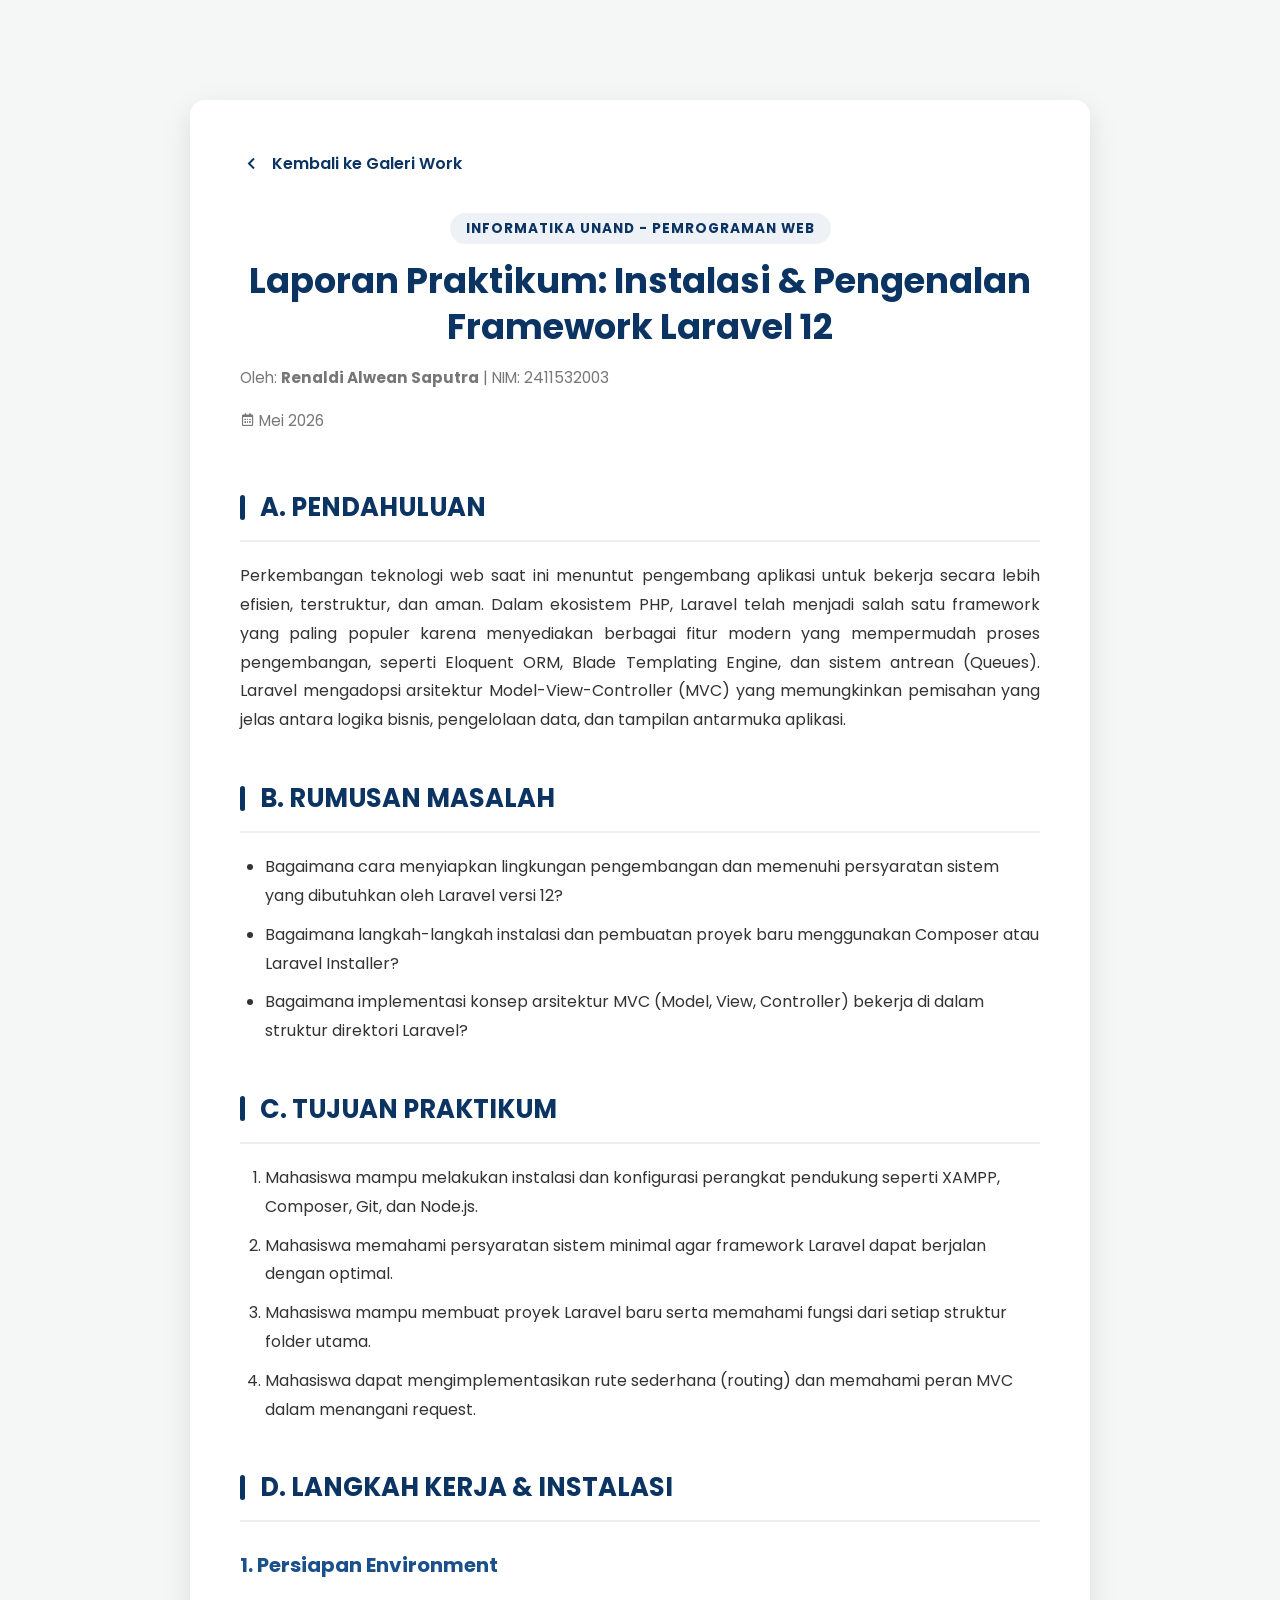
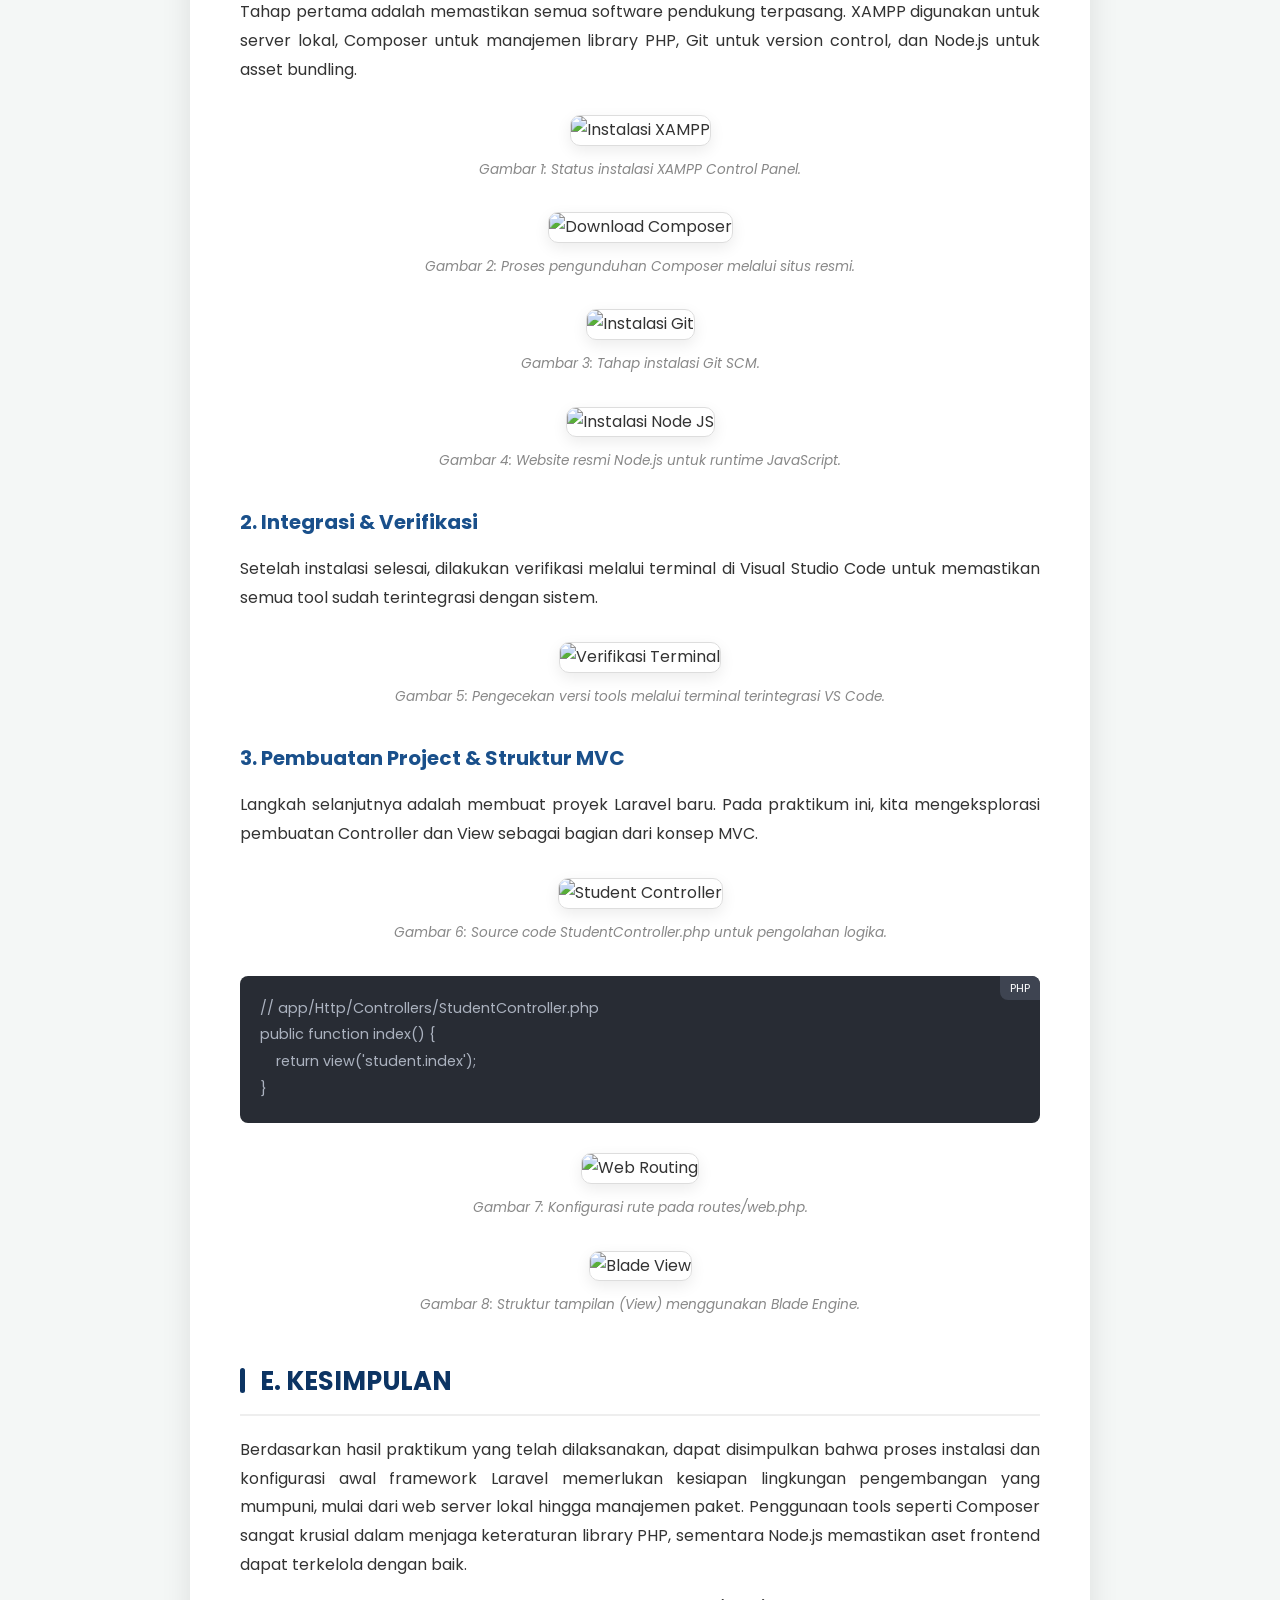
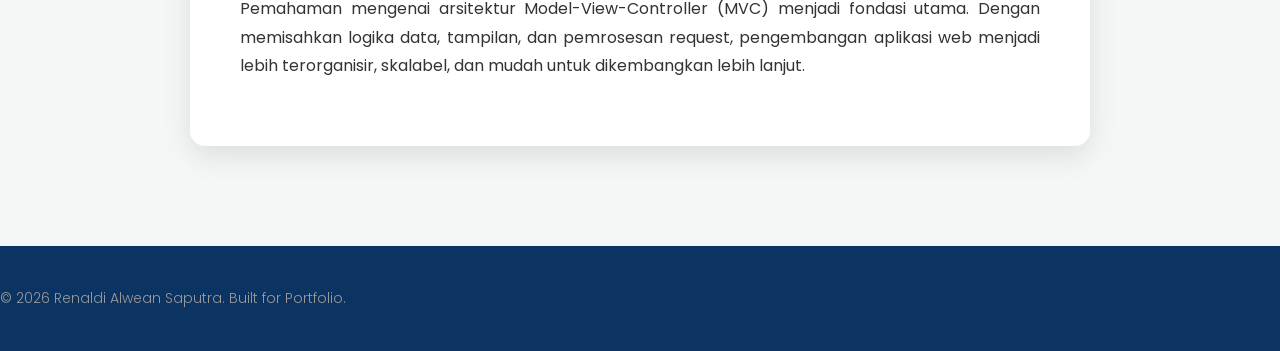
==== detail-laravel.html @ c7193029 "update" ====
<!DOCTYPE html>
<html lang="id">
<head>
    <meta charset="UTF-8">
    <meta name="viewport" content="width=device-width, initial-scale=1.0">
    <title>Laporan Praktikum - Instalasi Laravel</title>
    <link rel="stylesheet" href="style.css">
    <link rel="stylesheet" href="https://unpkg.com/aos@next/dist/aos.css" />
    <link href='https://unpkg.com/boxicons@2.1.4/css/boxicons.min.css' rel='stylesheet'>
    <style>
        :root {
            --primary-color: #0c3463;
            --secondary-color: #1a508b;
            --text-color: #333;
            --bg-color: #f4f7f6;
            --white: #ffffff;
        }

        * {
            margin: 0;
            padding: 0;
            box-sizing: border-box;
            font-family: 'Poppins', sans-serif;
        }

        body {
            background-color: var(--bg-color);
            color: var(--text-color);
            line-height: 1.8;
        }

        /* Container Utama */
        .report-container {
            max-width: 900px;
            margin: 100px auto;
            background: var(--white);
            padding: 50px;
            border-radius: 15px;
            box-shadow: 0 10px 30px rgba(0,0,0,0.1);
        }

        /* Navigasi Back */
        .back-nav {
            margin-bottom: 30px;
        }

        .back-link {
            display: inline-flex;
            align-items: center;
            text-decoration: none;
            color: var(--primary-color);
            font-weight: 600;
            transition: 0.3s;
        }

        .back-link i {
            font-size: 1.5rem;
            margin-right: 8px;
        }

        .back-link:hover {
            transform: translateX(-5px);
        }

        /* Header Laporan */
        header {
            text-align: center;
            margin-bottom: 50px;
        }

        .badge-dept {
            background: #eef2f7;
            color: var(--primary-color);
            padding: 6px 16px;
            border-radius: 50px;
            font-size: 0.85rem;
            font-weight: 700;
            text-transform: uppercase;
            letter-spacing: 1px;
        }

        header h1 {
            font-size: 2.2rem;
            color: var(--primary-color);
            margin: 15px 0;
            line-height: 1.3;
        }

        .meta-info {
            color: #777;
            font-size: 0.95rem;
        }

        /* Content Styling */
        h2 {
            color: var(--primary-color);
            font-size: 1.6rem;
            margin: 40px 0 20px;
            padding-bottom: 10px;
            border-bottom: 2px solid #eee;
            display: flex;
            align-items: center;
        }

        h2::before {
            content: '';
            width: 5px;
            height: 25px;
            background: var(--primary-color);
            margin-right: 15px;
            border-radius: 10px;
        }

        h3 {
            font-size: 1.25rem;
            margin: 25px 0 15px;
            color: var(--secondary-color);
        }

        p {
            margin-bottom: 15px;
            text-align: justify;
        }

        ul, ol {
            margin-bottom: 20px;
            padding-left: 25px;
        }

        li {
            margin-bottom: 10px;
        }

        /* Image Display */
        .img-box {
            margin: 30px 0;
            text-align: center;
        }

        .img-box img {
            width: 100%;
            height: auto;
            border-radius: 10px;
            border: 1px solid #ddd;
            box-shadow: 0 5px 15px rgba(0,0,0,0.08);
            transition: 0.3s ease;
        }

        .img-box img:hover {
            transform: scale(1.01);
        }

        .caption {
            display: block;
            margin-top: 12px;
            font-size: 0.85rem;
            color: #888;
            font-style: italic;
        }

        /* Code Block */
        .code-snippet {
            background: #282c34;
            color: #abb2bf;
            padding: 20px;
            border-radius: 8px;
            font-family: 'Fira Code', 'Courier New', monospace;
            font-size: 0.9rem;
            margin: 20px 0;
            overflow-x: auto;
            position: relative;
        }

        .code-header {
            position: absolute;
            top: 0;
            right: 0;
            background: #3e4451;
            padding: 2px 10px;
            font-size: 0.7rem;
            border-radius: 0 8px 0 8px;
            color: #fff;
        }

        /* Footer */
        footer {
            text-align: center;
            padding: 40px 0;
            color: #999;
            font-size: 0.9rem;
        }

        /* Animation class */
        [data-aos] {
            pointer-events: none;
        }
        .aos-animate {
            pointer-events: auto;
        }

        @media (max-width: 768px) {
            .report-container {
                margin: 20px;
                padding: 25px;
            }
            header h1 {
                font-size: 1.8rem;
            }
        }
    </style>
</head>
<body>

    <div class="report-container" data-aos="fade-up">
        <div class="back-nav">
            <a href="work.html" class="back-link">
                <i class='bx bx-chevron-left'></i> Kembali ke Galeri Work
            </a>
        </div>

        <header>
            <span class="badge-dept">Informatika UNAND - Pemrograman Web</span>
            <h1>Laporan Praktikum: Instalasi & Pengenalan Framework Laravel 12</h1>
            <div class="meta-info">
                <p>Oleh: <strong>Renaldi Alwean Saputra</strong> | NIM: 2411532003</p>
                <p><i class='bx bx-calendar'></i> Mei 2026</p>
            </div>
        </header>

        <section id="pendahuluan">
            <h2>A. PENDAHULUAN</h2>
            <p>Perkembangan teknologi web saat ini menuntut pengembang aplikasi untuk bekerja secara lebih efisien, terstruktur, dan aman. Dalam ekosistem PHP, Laravel telah menjadi salah satu framework yang paling populer karena menyediakan berbagai fitur modern yang mempermudah proses pengembangan, seperti Eloquent ORM, Blade Templating Engine, dan sistem antrean (Queues). Laravel mengadopsi arsitektur Model-View-Controller (MVC) yang memungkinkan pemisahan yang jelas antara logika bisnis, pengelolaan data, dan tampilan antarmuka aplikasi.</p>
        </section>

        <section id="rumusan-masalah">
            <h2>B. RUMUSAN MASALAH</h2>
            <ul>
                <li>Bagaimana cara menyiapkan lingkungan pengembangan dan memenuhi persyaratan sistem yang dibutuhkan oleh Laravel versi 12?</li>
                <li>Bagaimana langkah-langkah instalasi dan pembuatan proyek baru menggunakan Composer atau Laravel Installer?</li>
                <li>Bagaimana implementasi konsep arsitektur MVC (Model, View, Controller) bekerja di dalam struktur direktori Laravel?</li>
            </ul>
        </section>

        <section id="tujuan">
            <h2>C. TUJUAN PRAKTIKUM</h2>
            <ol>
                <li>Mahasiswa mampu melakukan instalasi dan konfigurasi perangkat pendukung seperti XAMPP, Composer, Git, dan Node.js.</li>
                <li>Mahasiswa memahami persyaratan sistem minimal agar framework Laravel dapat berjalan dengan optimal.</li>
            <li>Mahasiswa mampu membuat proyek Laravel baru serta memahami fungsi dari setiap struktur folder utama.</li>
            <li>Mahasiswa dapat mengimplementasikan rute sederhana (routing) dan memahami peran MVC dalam menangani request.</li>
            </ol>
        </section>

        <section id="langkah-kerja">
            <h2>D. LANGKAH KERJA & INSTALASI</h2>
            
            <h3>1. Persiapan Environment</h3>
            <p>Tahap pertama adalah memastikan semua software pendukung terpasang. XAMPP digunakan untuk server lokal, Composer untuk manajemen library PHP, Git untuk version control, dan Node.js untuk asset bundling.</p>

            <div class="img-box">
                <img src="image/Screenshot 2026-05-13 183703.png" alt="Instalasi XAMPP">
                <span class="caption">Gambar 1: Status instalasi XAMPP Control Panel.</span>
            </div>

            <div class="img-box">
                <img src="image/Screenshot 2026-05-13 183937.png" alt="Download Composer">
                <span class="caption">Gambar 2: Proses pengunduhan Composer melalui situs resmi.</span>
            </div>

            <div class="img-box">
                <img src="image/Screenshot 2026-05-13 184036.png" alt="Instalasi Git">
                <span class="caption">Gambar 3: Tahap instalasi Git SCM.</span>
            </div>

            <div class="img-box">
                <img src="image/Screenshot 2026-05-13 184057.png" alt="Instalasi Node JS">
                <span class="caption">Gambar 4: Website resmi Node.js untuk runtime JavaScript.</span>
            </div>

            <h3>2. Integrasi & Verifikasi</h3>
            <p>Setelah instalasi selesai, dilakukan verifikasi melalui terminal di Visual Studio Code untuk memastikan semua tool sudah terintegrasi dengan sistem.</p>
            
            <div class="img-box">
                <img src="image/Screenshot 2026-05-13 184723.png" alt="Verifikasi Terminal">
                <span class="caption">Gambar 5: Pengecekan versi tools melalui terminal terintegrasi VS Code.</span>
            </div>

            <h3>3. Pembuatan Project & Struktur MVC</h3>
            <p>Langkah selanjutnya adalah membuat proyek Laravel baru. Pada praktikum ini, kita mengeksplorasi pembuatan Controller dan View sebagai bagian dari konsep MVC.</p>

            <div class="img-box">
                <img src="image/Screenshot 2026-05-13 185801.png" alt="Student Controller">
                <span class="caption">Gambar 6: Source code StudentController.php untuk pengolahan logika.</span>
            </div>

            <div class="code-snippet">
                <div class="code-header">PHP</div>
                <code>
                    // app/Http/Controllers/StudentController.php <br>
                    public function index() { <br>
                    &nbsp;&nbsp;&nbsp;&nbsp;return view('student.index'); <br>
                    }
                </code>
            </div>

            <div class="img-box">
                <img src="image/Screenshot 2026-05-13 190036.png" alt="Web Routing">
                <span class="caption">Gambar 7: Konfigurasi rute pada routes/web.php.</span>
            </div>

            <div class="img-box">
                <img src="image/Screenshot 2026-05-13 190234.png" alt="Blade View">
                <span class="caption">Gambar 8: Struktur tampilan (View) menggunakan Blade Engine.</span>
            </div>
        </section>

        <section id="kesimpulan">
            <h2>E. KESIMPULAN</h2>
            <p>Berdasarkan hasil praktikum yang telah dilaksanakan, dapat disimpulkan bahwa proses instalasi dan konfigurasi awal framework Laravel memerlukan kesiapan lingkungan pengembangan yang mumpuni, mulai dari web server lokal hingga manajemen paket. Penggunaan tools seperti Composer sangat krusial dalam menjaga keteraturan library PHP, sementara Node.js memastikan aset frontend dapat terkelola dengan baik.</p>
            <p>Pemahaman mengenai arsitektur Model-View-Controller (MVC) menjadi fondasi utama. Dengan memisahkan logika data, tampilan, dan pemrosesan request, pengembangan aplikasi web menjadi lebih terorganisir, skalabel, dan mudah untuk dikembangkan lebih lanjut.</p>
        </section>
    </div>

    <footer>
        <p>&copy; 2026 Renaldi Alwean Saputra. Built for Portfolio.</p>
    </footer>

    <script src="https://unpkg.com/aos@next/dist/aos.js"></script>
    <script>
        AOS.init({
            duration: 800,
            offset: 150,
            once: true
        });
    </script>
</body>
</html>
---- style.css ----
@import url('https://fonts.googleapis.com/css2?family=Poppins:wght@200;300;500;600;700;900&display=swap');


* {
    margin: 0;
    padding: 0;
    font-family: 'Poppins', sans-serif;
    box-sizing: border-box;
}

body {
    width: 100%;
    min-height: 100vh;
    overflow-x: hidden;
    overflow-y: auto;
}

nav {
    width: 100%;
    height: 10vh;
    display: flex;
    justify-content: space-around;
    align-items: center;
}

nav .logo h2 span {
    color: rgb(171, 164, 161);
}

nav .link ul {
    display: flex;
    align-items: center;
    justify-content: center;
    gap: 2rem;
    list-style: none;
}

nav .link ul li a {
    position: relative;
    text-decoration: none;
    color: black;
    font-weight: 600;
}

nav .link ul li a::before {
    content: "";
    position: absolute;
    left: 0;
    bottom: -4px;
    height: 3.5px;
    border-radius: 20px;
    background-color: rgb(36, 69, 142);
    width: 100%;
    scale: 0;
    transition: 0.2s ease-in-out;
}

nav .link ul li a:hover::before {
    scale: 1;
}

.main {
    width: 100%;
    height: 90vh;
    display: flex;
    align-items: center;
    justify-content: center;
    gap: 2rem;
}

.main .men {
    width: 300px;
    height: 300px;
    border-radius: 50%;
    object-fit: cover;

    filter: grayscale(100%);
    transition: filter 0.5s ease, transform 0.5s cubic-bezier(0.34, 1.56, 0.64, 1);

    cursor: pointer;
    border: 5px solid white;
    box-shadow: 0 4px 8px rgba(0, 0, 0, 0.2);
    transform-origin: center;
}

.main .men:hover {
    filter: grayscale(0%);
    transform: scale(1.1);
    box-shadow: 0 15px 30px rgba(0, 0, 0, 0.3);
}

.main .main-detail {
    text-align: center;
    color: black;
}

.main .main-detail p {
    font-size: 20px;
    font-weight: 700;
}

.main .main-detail h1 {
    font-size: clamp(40px, 5px + 5vw, 70px);
    color: rgb(26, 40, 56);
    text-shadow: 0 0 2px rgb(114, 109, 106);
}

.main .main-detail h4 {
    font-size: 30px;
    margin-bottom: 20px;
}

.main .btn button {
    padding: 8px 20px;
    border-radius: 30px;
    margin-right: 1rem;
    margin-bottom: 30px;
    border: 2px solid black;
    outline: none;
    cursor: pointer;
    transition: 0.5s linear;
}

.main .btn .btn-1 {
    background-color: white;
    color: black;
    transition: 0.3s linear;
}

.main .btn .btn-2 {
    background-color: black;
    color: white;
    transition: 0.3s linear;
}

.main .btn .btn-1:hover {
    background-color: black;
    color: white;
    box-shadow: 0 0 5px 2px black;
}

.main .btn .btn-2:hover {
    background-color: white;
    color: black;
    box-shadow: 0 0 5px 2px black;
}

.social i {
    color: black;
    font-size: 40px;
    border-radius: 50%;
    margin: 0 14px;
    cursor: pointer;
    transition: 0.3s linear;
}

.social i:hover {
    color: white;
    background-color: black;
    box-shadow: 0 0 10px 5px rgb(150, 142, 139);
}

.main-detail p {
    text-align: center;
    margin-left: auto;
    margin-right: auto;
    max-width: 650px;
    width: 100%;
    font-size: 10px;
    color: #6c757d;
    line-height: 1.6;
    margin-top: 10px;
}

.cursor-dot {
    width: 15px;
    height: 15px;
    border-radius: 50%;
    position: fixed;
    transform: translate(-50%, -50%);
    opacity: 0.4;
    mix-blend-mode: screen;
    pointer-events: none;
    z-index: 9999;
    animation: fadeOut 1s linear forwards;
    filter: blur(2px);
}

@keyframes fadeOut {
    0% {
        transform: translate(-50%, -50%) scale(1);
        opacity: 0.4;
    }

    100% {
        transform: translate(-50%, -50%) scale(0);
        opacity: 0;
    }
}

.about-container {
    max-width: 1100px;
    margin: 0 auto;
    padding: 50px 20px;
    color: black;
}

.about-header {
    display: flex;
    align-items: center;
    justify-content: center;
    gap: 50px;
    margin-bottom: 80px;
}

.fotoabout {
    width: 300px;
    height: 300px;
    object-fit: cover;

    filter: grayscale(100%);
    transition: filter 0.5s ease, transform 0.5s cubic-bezier(0.34, 1.56, 0.64, 1);

    cursor: pointer;
    border: 5px solid white;
    box-shadow: 0 4px 8px rgba(0, 0, 0, 0.2);
    transform-origin: center;
}

.fotoabout:hover {
    filter: grayscale(0%);
    transform: scale(1.1);
    box-shadow: 0 15px 30px rgba(0, 0, 0, 0.3);
}

.about-text h1 {
    font-size: clamp(30px, 4vw, 50px);
    color: rgb(12, 52, 99);
    margin-bottom: 10px;
}

.about-text h4 {
    font-size: 20px;
    color: #555;
    margin-bottom: 20px;
    font-weight: 500;
}

.about-text p {
    font-size: 16px;
    color: #6c757d;
    line-height: 1.8;
    margin-bottom: 15px;
}

.resume-section {
    display: flex;
    flex-wrap: wrap;
    justify-content: space-between;
    gap: 50px;
}

.resume-col {
    flex: 1;
    min-width: 300px;
}

.section-title {
    font-size: 24px;
    font-weight: 700;
    color: rgb(12, 52, 99);
    margin-bottom: 30px;
    border-bottom: 2px solid rgb(171, 164, 161);
    display: inline-block;
    padding-bottom: 5px;
}

.timeline-box {
    position: relative;
    padding-left: 30px;
    border-left: 3px solid #ddd;
    margin-bottom: 40px;
}

.timeline-box::before {
    content: '';
    position: absolute;
    left: -11px;
    top: 0;
    width: 15px;
    height: 15px;
    background: white;
    border: 4px solid rgb(12, 52, 99);
    border-radius: 50%;
}

.timeline-year {
    font-weight: 700;
    color: rgb(12, 52, 99);
    font-size: 14px;
    display: block;
    margin-bottom: 5px;
}

.timeline-degree {
    font-size: 18px;
    font-weight: 600;
    color: black;
    margin-bottom: 5px;
}

.timeline-uni {
    font-size: 14px;
    color: #666;
}

.skill-item {
    margin-bottom: 25px;
}

.skill-info {
    display: flex;
    justify-content: space-between;
    font-weight: 600;
    margin-bottom: 8px;
    color: black;
}

.progress-bg {
    width: 100%;
    height: 10px;
    background-color: #eee;
    border-radius: 10px;
    overflow: hidden;
}

.progress-fill {
    height: 100%;
    background-color: rgb(12, 52, 99);
    border-radius: 10px;
    width: 0;
    transition: width 1.5s ease-in-out;
}

.contact-container {
    max-width: 1100px;
    margin: 0 auto;
    padding: 100px 20px 50px;
    display: flex;
    flex-wrap: wrap;
    gap: 50px;
    justify-content: center;
}

.contact-info-col {
    flex: 1;
    min-width: 300px;
}

.contact-title {
    font-size: 2.5rem;
    color: rgb(12, 52, 99);
    margin-bottom: 20px;
}

.contact-desc {
    color: #666;
    margin-bottom: 40px;
    line-height: 1.6;
}

.info-item {
    display: flex;
    align-items: center;
    margin-bottom: 25px;
}

.info-icon {
    font-size: 24px;
    color: rgb(12, 52, 99);
    margin-right: 15px;
    background: #f0f0f0;
    padding: 10px;
    border-radius: 50%;
}

.info-content h4 {
    font-size: 16px;
    margin-bottom: 5px;
    color: #333;
}

.info-content p {
    font-size: 14px;
    color: #666;
}

.contact-form-col {
    flex: 1.5;
    min-width: 300px;
    background: #fff;
    padding: 30px;
    border-radius: 15px;
    box-shadow: 0 5px 20px rgba(0, 0, 0, 0.05);
    border: 1px solid #eee;
}

.form-group {
    margin-bottom: 20px;
}

.form-group label {
    display: block;
    margin-bottom: 8px;
    font-weight: 500;
    font-size: 14px;
    color: #333;
}

.required-star {
    color: red;
    margin-left: 3px;
}

.form-control {
    width: 100%;
    padding: 12px 15px;
    border: 2px solid #ddd;
    border-radius: 8px;
    font-family: 'Poppins', sans-serif;
    font-size: 14px;
    transition: 0.3s;
    outline: none;
}

.form-control.valid {
    border-color: #28a745;
    background-color: #f8fff9;
}

.form-control.invalid {
    border-color: #dc3545;
    background-color: #fff8f8;
}

.error-msg {
    font-size: 12px;
    color: #dc3545;
    margin-top: 5px;
    display: none;
}

.form-control.invalid+.error-msg {
    display: block;
}

textarea.form-control {
    resize: vertical;
    min-height: 120px;
}

.form-check {
    display: flex;
    align-items: center;
    margin-bottom: 25px;
    font-size: 14px;
}

.form-check input {
    margin-right: 10px;
    width: 18px;
    height: 18px;
    cursor: pointer;
}

.submit-btn {
    background-color: rgb(12, 52, 99);
    color: white;
    padding: 12px 30px;
    border: none;
    border-radius: 30px;
    cursor: pointer;
    font-weight: 600;
    transition: 0.3s;
    width: 100%;
}

.submit-btn:disabled {
    background-color: #ccc;
    cursor: not-allowed;
    opacity: 0.7;
}

.submit-btn:not(:disabled):hover {
    box-shadow: 0 5px 15px rgba(12, 52, 99, 0.4);
    transform: translateY(-2px);
}

.portfolio-section {
    max-width: 1200px;
    margin: 0 auto;
    padding: 100px 20px 50px;
}

.portfolio-header {
    text-align: center;
    margin-bottom: 50px;
}

.portfolio-header h1 {
    font-size: 2.5rem;
    color: rgb(12, 52, 99);
    margin-bottom: 10px;
}

.portfolio-header p {
    color: #666;
    margin-bottom: 30px;
}

.portfolio-filter {
    display: flex;
    justify-content: center;
    gap: 15px;
    flex-wrap: wrap;
}

.filter-btn {
    padding: 8px 20px;
    border: 2px solid rgb(12, 52, 99);
    border-radius: 25px;
    background: transparent;
    color: rgb(12, 52, 99);
    cursor: pointer;
    font-weight: 600;
    transition: 0.3s;
}

.filter-btn.active,
.filter-btn:hover {
    background: rgb(12, 52, 99);
    color: white;
}

.portfolio-container {
    display: flex;
    flex-wrap: wrap;
    gap: 30px;
    justify-content: center;
}

.portfolio-card {
    background: white;
    border-radius: 15px;
    overflow: hidden;
    box-shadow: 0 5px 15px rgba(0, 0, 0, 0.05);
    width: 350px;
    transition: 0.3s ease;
    border: 1px solid #eee;


    animation: fadeIn 0.5s ease;
}

@keyframes fadeIn {
    from {
        opacity: 0;
        transform: translateY(20px);
    }

    to {
        opacity: 1;
        transform: translateY(0);
    }
}

.portfolio-card:hover {
    transform: translateY(-10px);
    box-shadow: 0 15px 30px rgba(0, 0, 0, 0.1);
}

.card-img {
    width: 100%;
    height: 200px;
    overflow: hidden;
}

.card-img img {
    width: 100%;
    height: 100%;
    object-fit: cover;
    transition: 0.5s;
}

.portfolio-card:hover .card-img img {
    transform: scale(1.1);
}

.card-body {
    padding: 20px;
}

.card-body .badge {
    background-color: #e3f2fd;
    color: rgb(12, 52, 99);
    padding: 5px 10px;
    border-radius: 5px;
    font-size: 12px;
    font-weight: 600;
    display: inline-block;
    margin-bottom: 10px;
}

.card-body h3 {
    font-size: 1.2rem;
    color: #333;
    margin-bottom: 10px;
}

.card-body p {
    font-size: 14px;
    color: #666;
    margin-bottom: 20px;
    line-height: 1.5;
}

.read-more-btn {
    border: none;
    background: none;
    color: rgb(12, 52, 99);
    font-weight: 600;
    cursor: pointer;
    display: flex;
    align-items: center;
    gap: 5px;
    transition: 0.3s;
    padding: 0;
}

.read-more-btn:hover {
    gap: 10px;
}

.modal {
    display: none;
    position: fixed;
    z-index: 9999;
    left: 0;
    top: 0;
    width: 100%;
    height: 100%;
    background-color: rgba(0, 0, 0, 0.8);
    justify-content: center;
    align-items: center;
    padding: 20px;
}

.modal-content {
    background-color: white;
    width: 100%;
    max-width: 800px;
    border-radius: 15px;
    position: relative;
    display: flex;
    flex-direction: column;
    overflow: hidden;
    animation: zoomIn 0.3s ease;
}

@keyframes zoomIn {
    from {
        transform: scale(0.8);
        opacity: 0;
    }

    to {
        transform: scale(1);
        opacity: 1;
    }
}

.modal-content img {
    width: 100%;
    height: 300px;
    object-fit: cover;
}

.modal-text {
    padding: 30px;
}

.modal-text h2 {
    color: rgb(12, 52, 99);
    margin: 10px 0;
}

.modal-text p {
    color: #555;
    line-height: 1.6;
    margin-bottom: 20px;
}

.modal-links {
    display: flex;
    gap: 15px;
}

.btn-modal {
    padding: 10px 20px;
    text-decoration: none;
    border-radius: 5px;
    font-weight: 600;
}

.btn-modal.primary {
    background: rgb(12, 52, 99);
    color: white;
}

.btn-modal.secondary {
    background: #eee;
    color: #333;
}

.close-modal {
    position: absolute;
    top: 15px;
    right: 20px;
    color: white;
    font-size: 30px;
    font-weight: bold;
    cursor: pointer;
    background: rgba(0, 0, 0, 0.5);
    width: 40px;
    height: 40px;
    border-radius: 50%;
    display: flex;
    justify-content: center;
    align-items: center;
    transition: 0.3s;
}

footer {
    background-color: rgb(12, 52, 99);
    color: white;
    text-align: center;
    padding: 20px 0;
    margin-top: 50px;
    width: 100%;
}

footer p {
    font-size: 14px;
    font-weight: 300;
    margin: 0;
}

footer strong {
    font-weight: 600;
    color: #ffd700;
}

.footer-home {
    position: fixed;
    left: 0;
    bottom: 0;
    width: 100%;
    z-index: 100;
    margin-top: 0;
}

.close-modal:hover {
    background: red;
}

.map-box {
    width: 100%;
    margin-top: 20px;
}

.map-box iframe {
    width: 100%;
    height: 250px;
    border-radius: 15px;
    box-shadow: 0 5px 15px rgba(0, 0, 0, 0.1);
    border: 2px solid #eee;
}

@media (max-width:768px) {
    nav .link {
        display: none;
    }

    .main {
        display: flex;
        flex-direction: column;
    }

    .img-term {
        display: flex;
        justify-content: center;
    }

    .men {
        width: 350px;
        height: 350px;
        border-radius: 50%;
        object-fit: cover;
    }

    .about-header {
        flex-direction: column;
        text-align: center;
        gap: 30px;
    }

    .resume-section {
        flex-direction: column;
    }

    .timeline-box {
        text-align: left;
    }

    .contact-container {
        flex-direction: column-reverse;
    }

    .portfolio-container {
        flex-direction: column;
        align-items: center;
    }

    .portfolio-card {
        width: 100%;
    }

    footer {
        padding: 15px 10px;
        font-size: 12px;
    }

    .footer-home {
        position: relative;
    }
}

.map-box iframe {
    height: 300px;
}
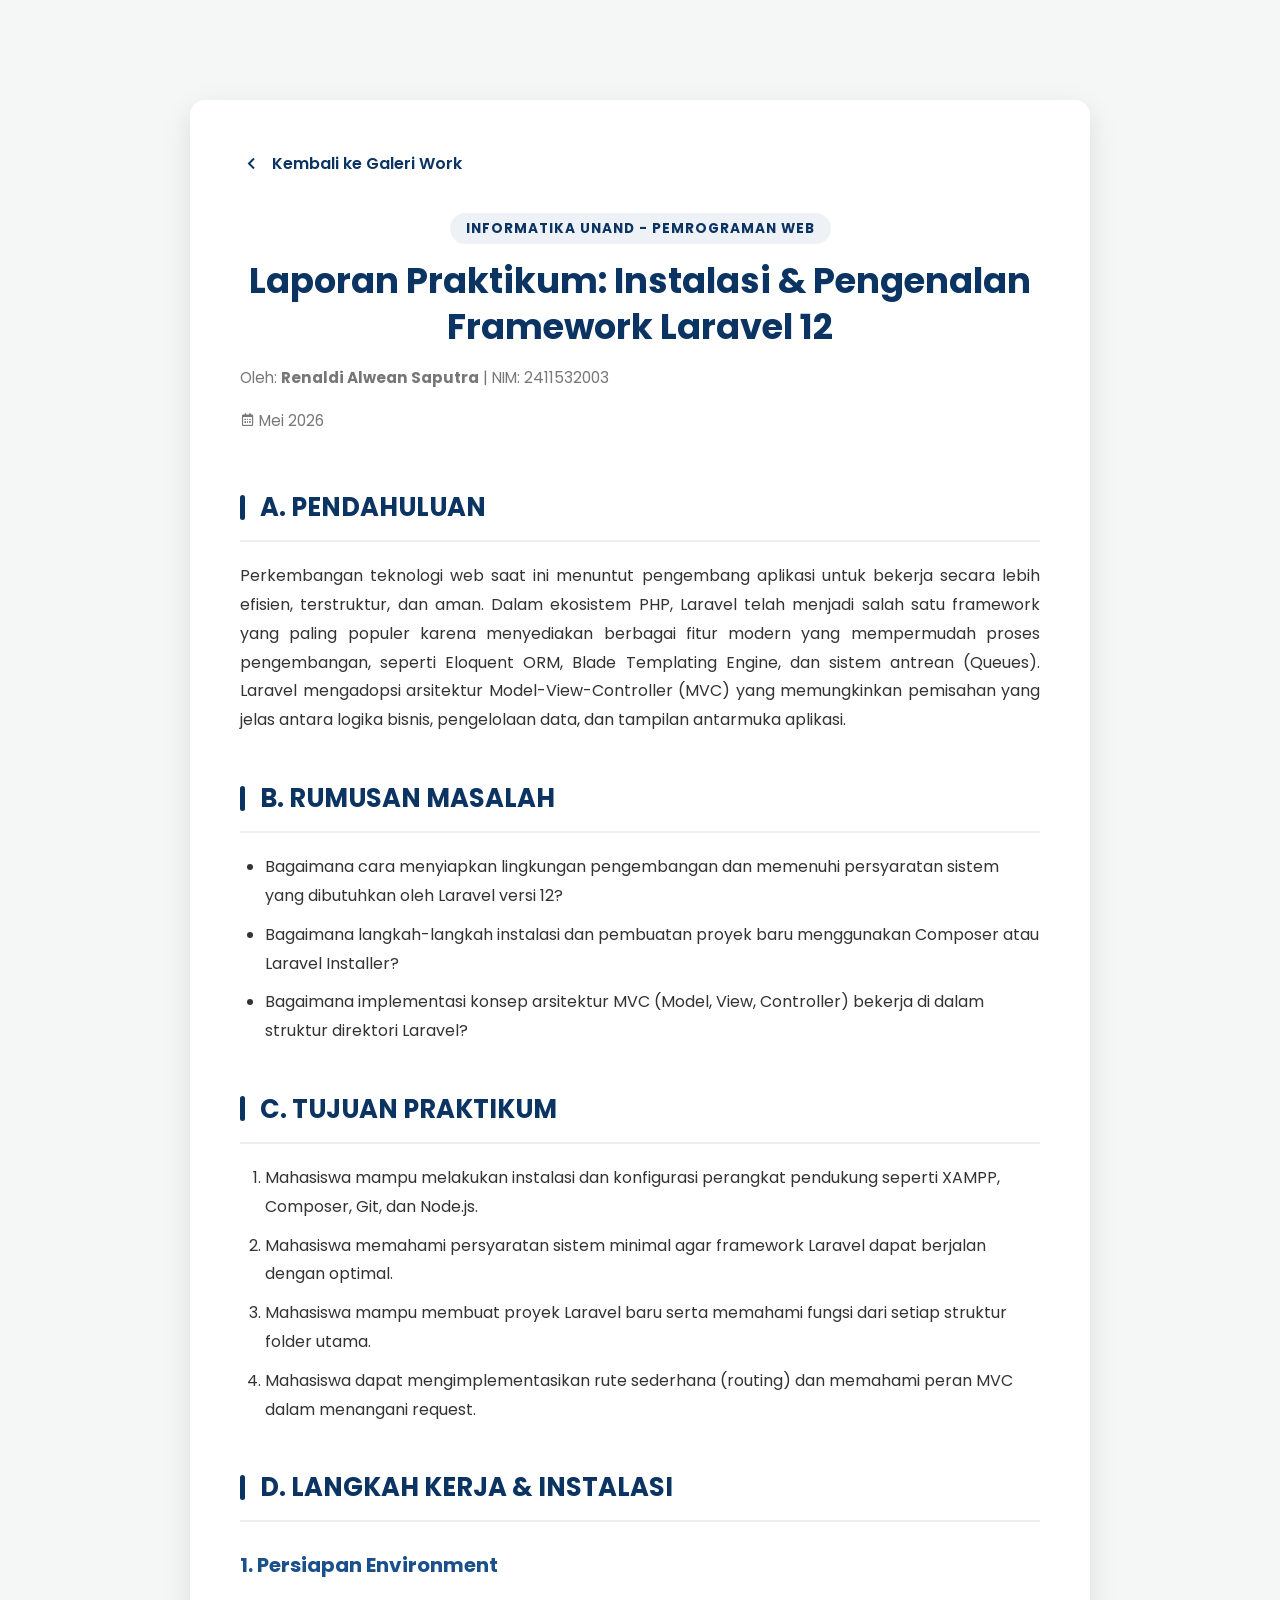
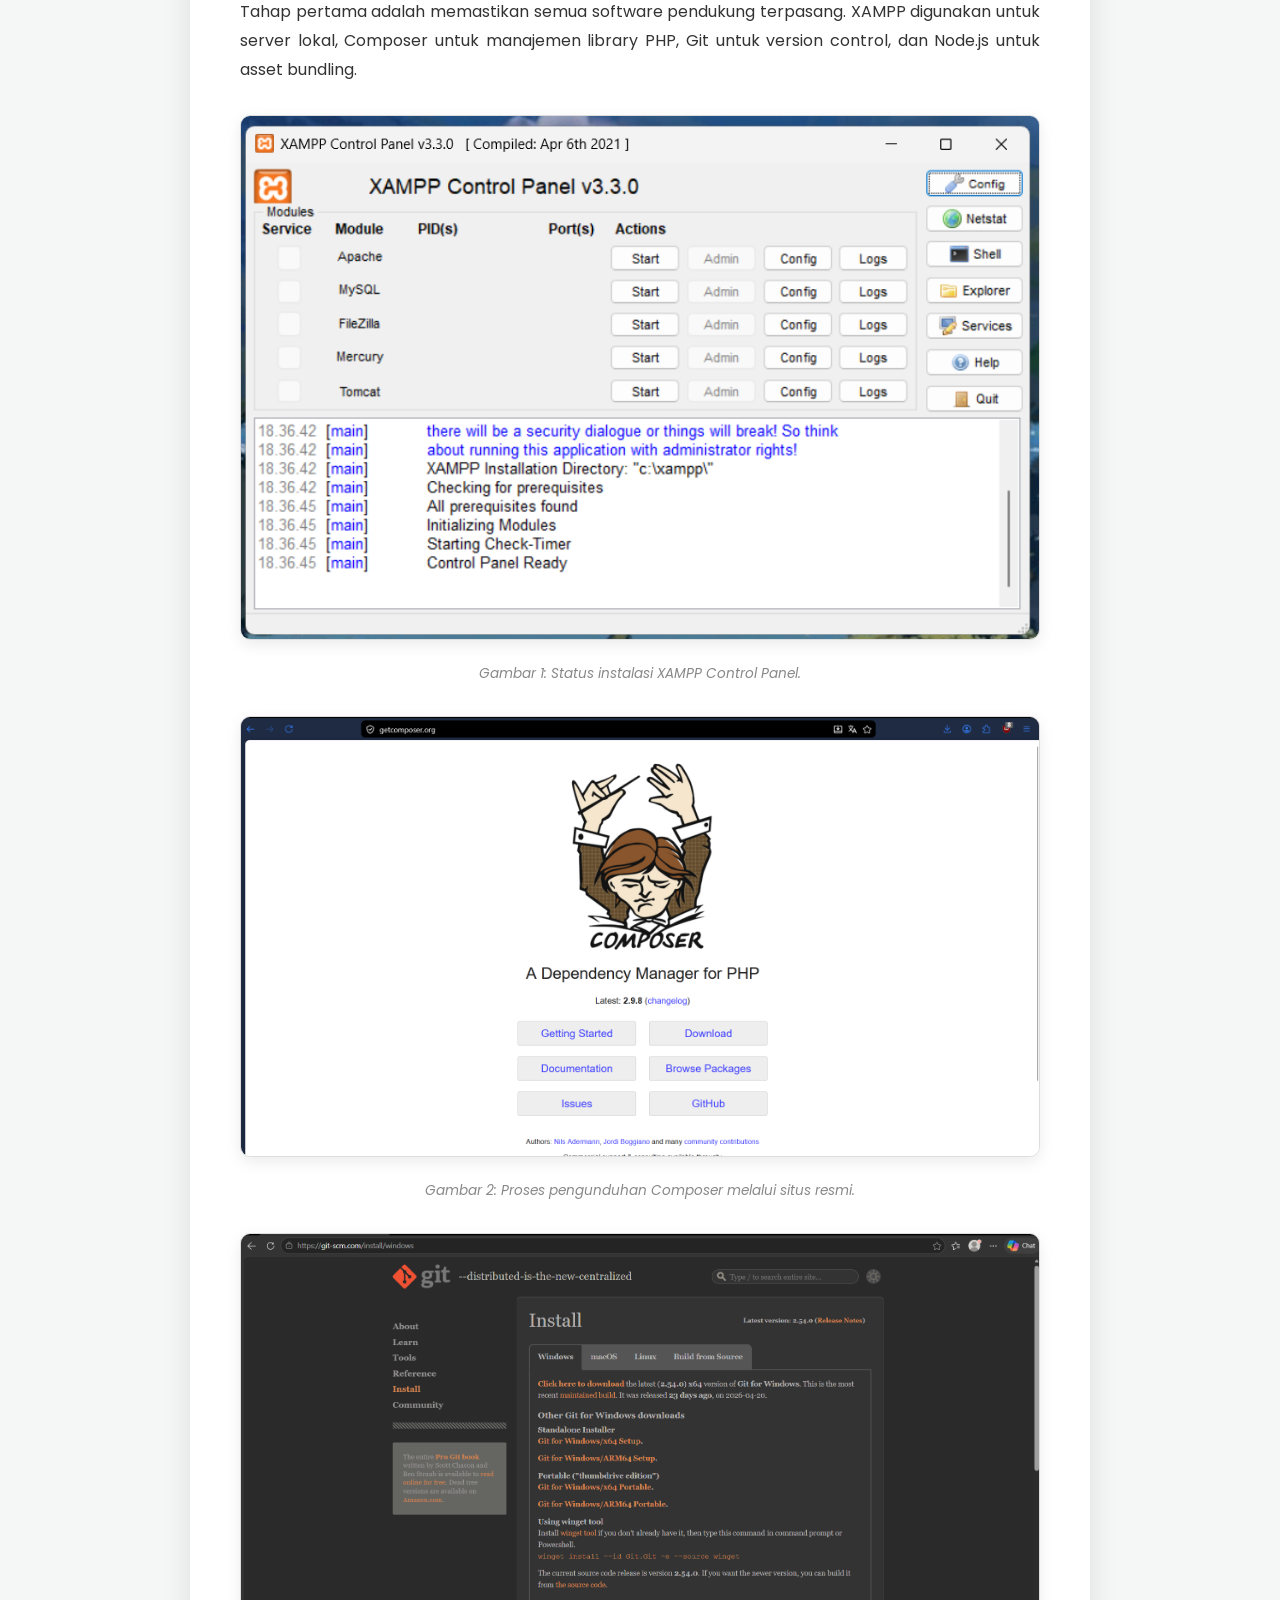
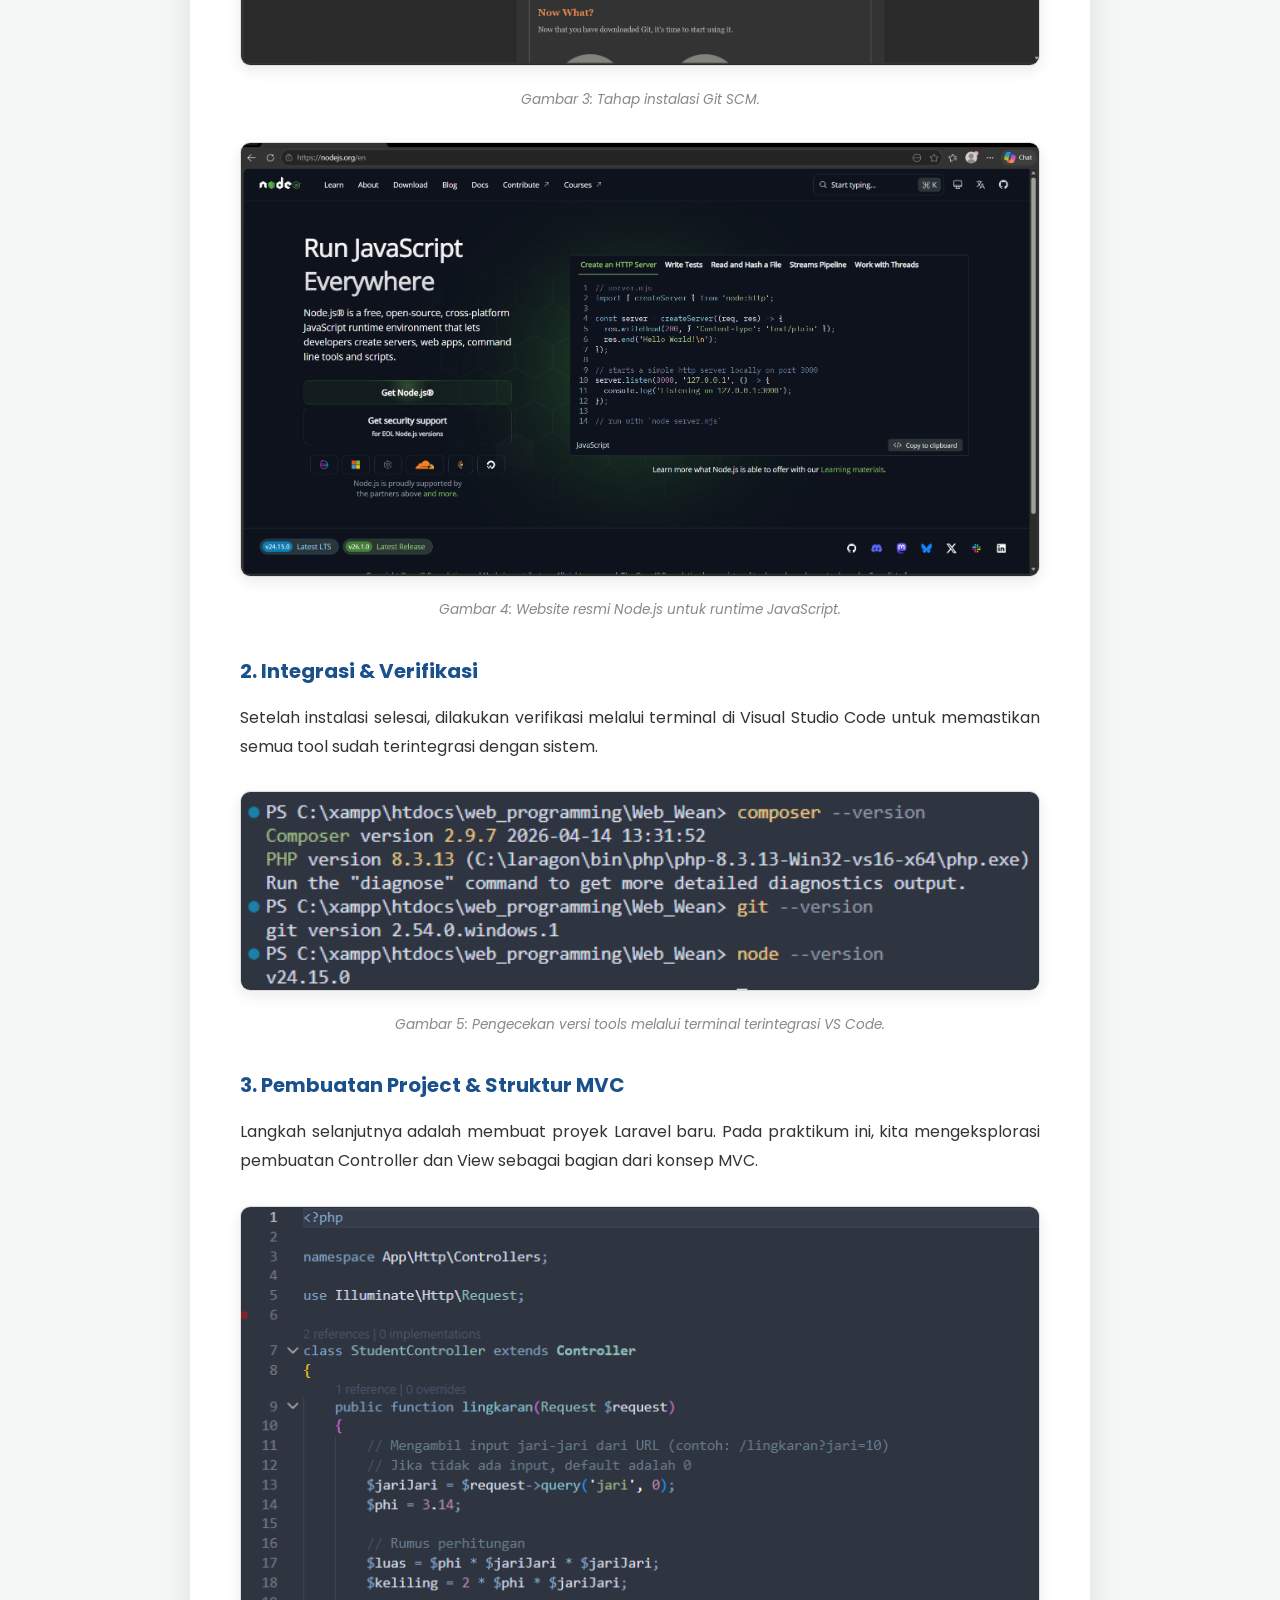
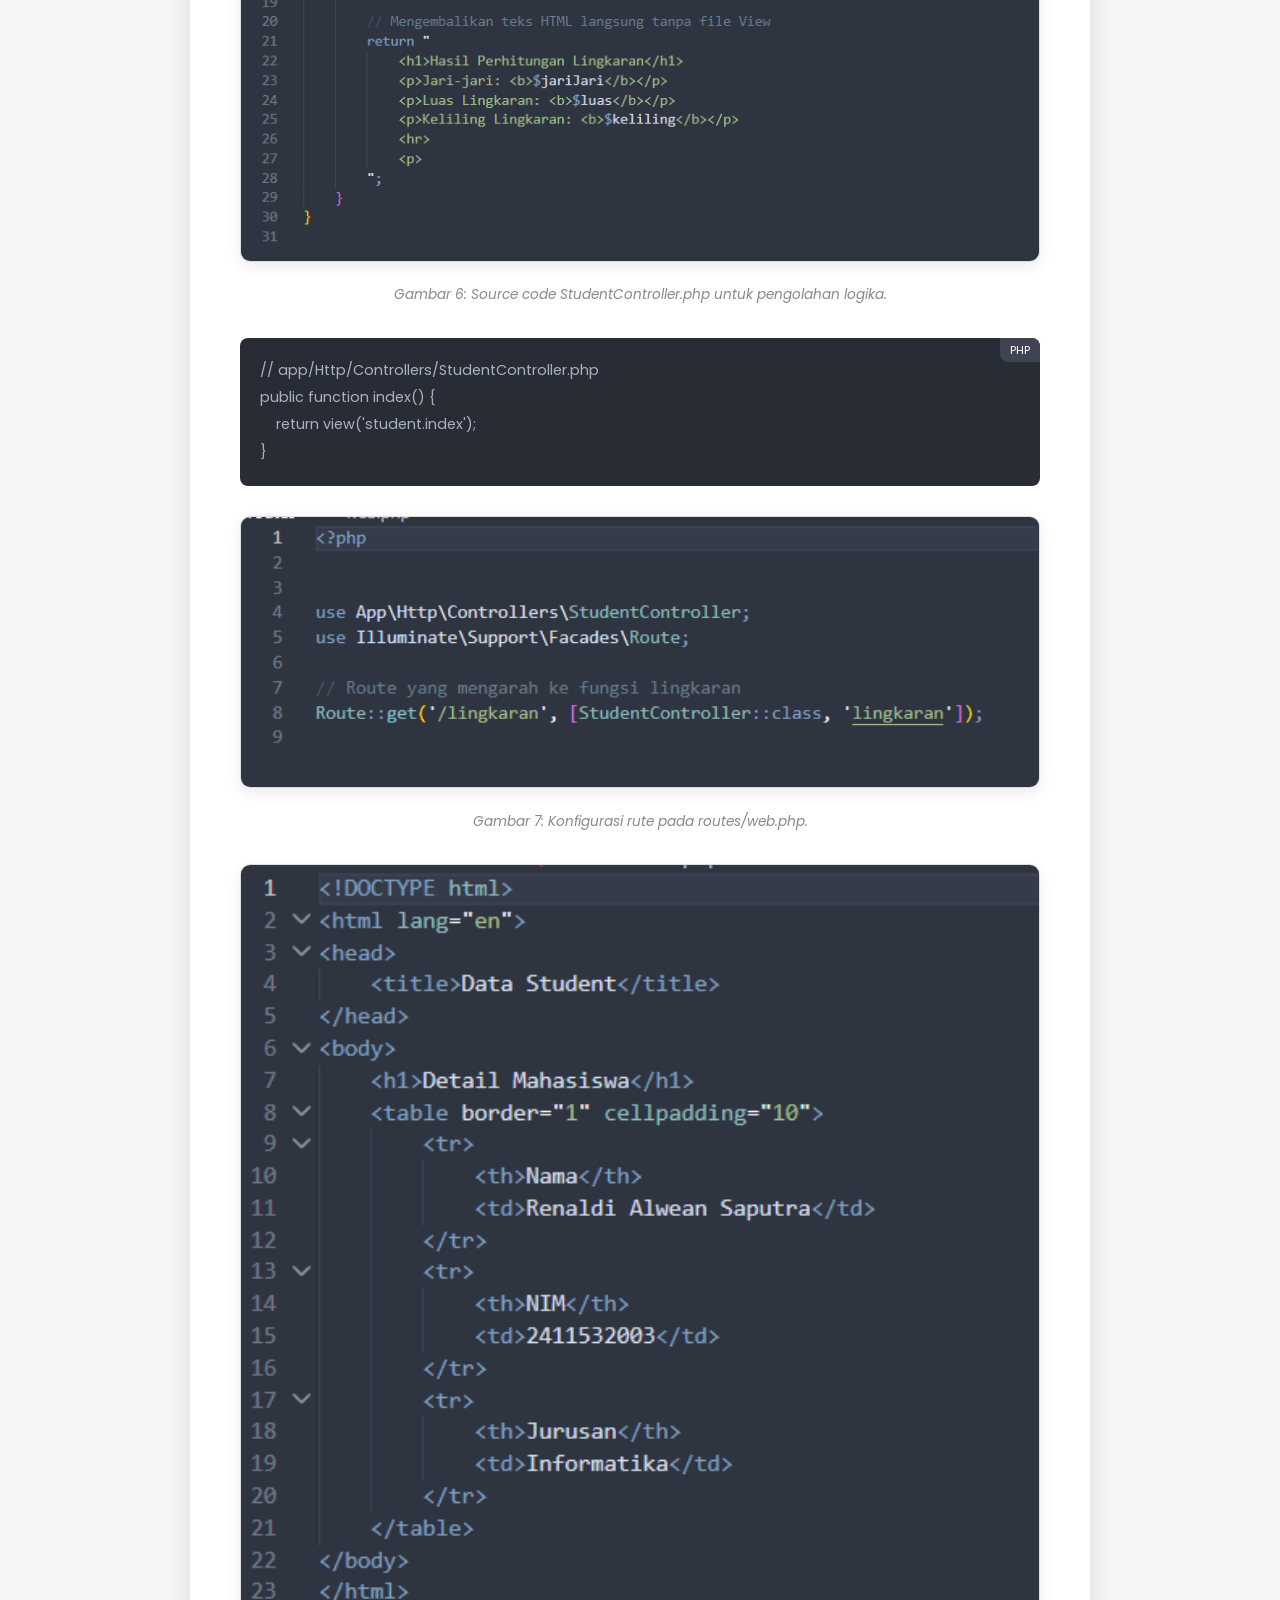
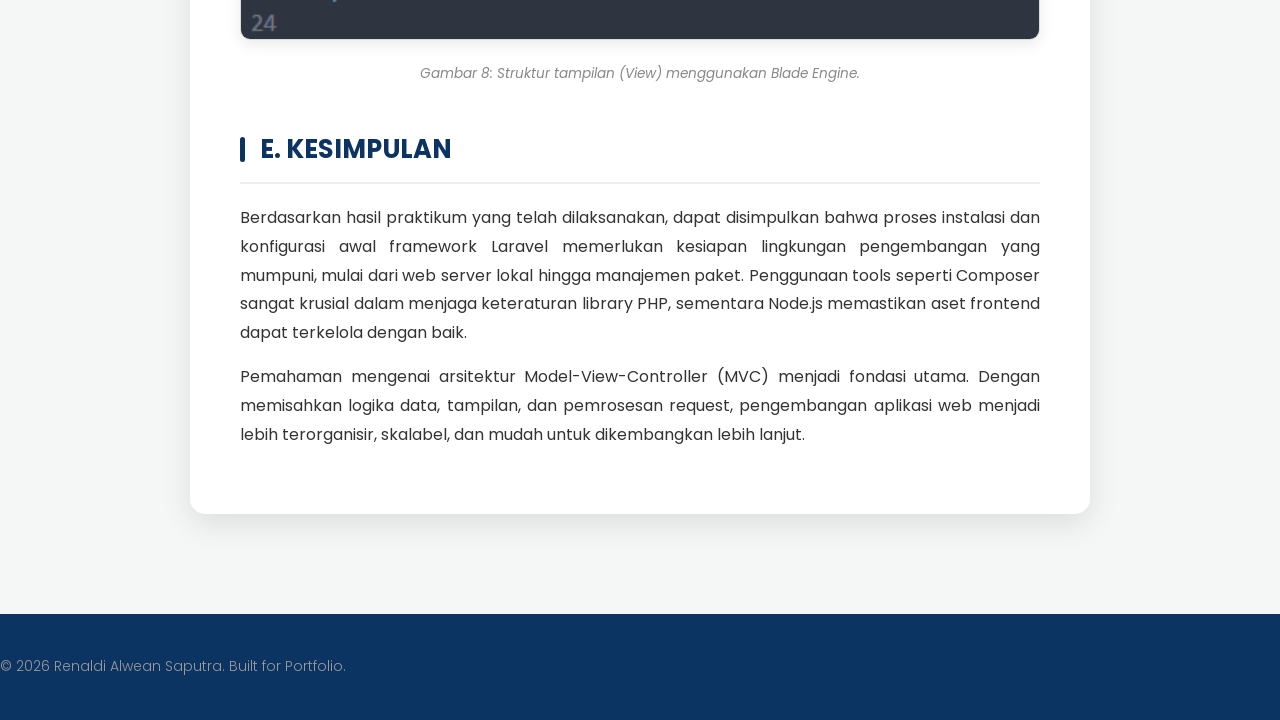
==== commit c9c13f50: "fix" ====
--- a/detail-laravel.html
+++ b/detail-laravel.html
@@ -38,8 +38,6 @@
             border-radius: 15px;
             box-shadow: 0 10px 30px rgba(0,0,0,0.1);
         }
-
-        /* Navigasi Back */
         .back-nav {
             margin-bottom: 30px;
         }
@@ -61,8 +59,6 @@
         .back-link:hover {
             transform: translateX(-5px);
         }
-
-        /* Header Laporan */
         header {
             text-align: center;
             margin-bottom: 50px;
@@ -90,8 +86,6 @@
             color: #777;
             font-size: 0.95rem;
         }
-
-        /* Content Styling */
         h2 {
             color: var(--primary-color);
             font-size: 1.6rem;
@@ -130,8 +124,6 @@
         li {
             margin-bottom: 10px;
         }
-
-        /* Image Display */
         .img-box {
             margin: 30px 0;
             text-align: center;
@@ -258,22 +250,22 @@
             <p>Tahap pertama adalah memastikan semua software pendukung terpasang. XAMPP digunakan untuk server lokal, Composer untuk manajemen library PHP, Git untuk version control, dan Node.js untuk asset bundling.</p>
 
             <div class="img-box">
-                <img src="image/Screenshot 2026-05-13 183703.png" alt="Instalasi XAMPP">
+                <img src="Screenshot 2026-05-13 183703.png" alt="Instalasi XAMPP">
                 <span class="caption">Gambar 1: Status instalasi XAMPP Control Panel.</span>
             </div>
 
             <div class="img-box">
-                <img src="image/Screenshot 2026-05-13 183937.png" alt="Download Composer">
+                <img src="Screenshot 2026-05-13 183937.png" alt="Download Composer">
                 <span class="caption">Gambar 2: Proses pengunduhan Composer melalui situs resmi.</span>
             </div>
 
             <div class="img-box">
-                <img src="image/Screenshot 2026-05-13 184036.png" alt="Instalasi Git">
+                <img src="Screenshot 2026-05-13 184036.png" alt="Instalasi Git">
                 <span class="caption">Gambar 3: Tahap instalasi Git SCM.</span>
             </div>
 
             <div class="img-box">
-                <img src="image/Screenshot 2026-05-13 184057.png" alt="Instalasi Node JS">
+                <img src="Screenshot 2026-05-13 184057.png" alt="Instalasi Node JS">
                 <span class="caption">Gambar 4: Website resmi Node.js untuk runtime JavaScript.</span>
             </div>
 
@@ -281,7 +273,7 @@
             <p>Setelah instalasi selesai, dilakukan verifikasi melalui terminal di Visual Studio Code untuk memastikan semua tool sudah terintegrasi dengan sistem.</p>
             
             <div class="img-box">
-                <img src="image/Screenshot 2026-05-13 184723.png" alt="Verifikasi Terminal">
+                <img src="Screenshot 2026-05-13 184723.png" alt="Verifikasi Terminal">
                 <span class="caption">Gambar 5: Pengecekan versi tools melalui terminal terintegrasi VS Code.</span>
             </div>
 
@@ -289,7 +281,7 @@
             <p>Langkah selanjutnya adalah membuat proyek Laravel baru. Pada praktikum ini, kita mengeksplorasi pembuatan Controller dan View sebagai bagian dari konsep MVC.</p>
 
             <div class="img-box">
-                <img src="image/Screenshot 2026-05-13 185801.png" alt="Student Controller">
+                <img src="Screenshot 2026-05-13 185801.png" alt="Student Controller">
                 <span class="caption">Gambar 6: Source code StudentController.php untuk pengolahan logika.</span>
             </div>
 
@@ -304,12 +296,12 @@
             </div>
 
             <div class="img-box">
-                <img src="image/Screenshot 2026-05-13 190036.png" alt="Web Routing">
+                <img src="Screenshot 2026-05-13 190036.png" alt="Web Routing">
                 <span class="caption">Gambar 7: Konfigurasi rute pada routes/web.php.</span>
             </div>
 
             <div class="img-box">
-                <img src="image/Screenshot 2026-05-13 190234.png" alt="Blade View">
+                <img src="Screenshot 2026-05-13 190234.png" alt="Blade View">
                 <span class="caption">Gambar 8: Struktur tampilan (View) menggunakan Blade Engine.</span>
             </div>
         </section>
